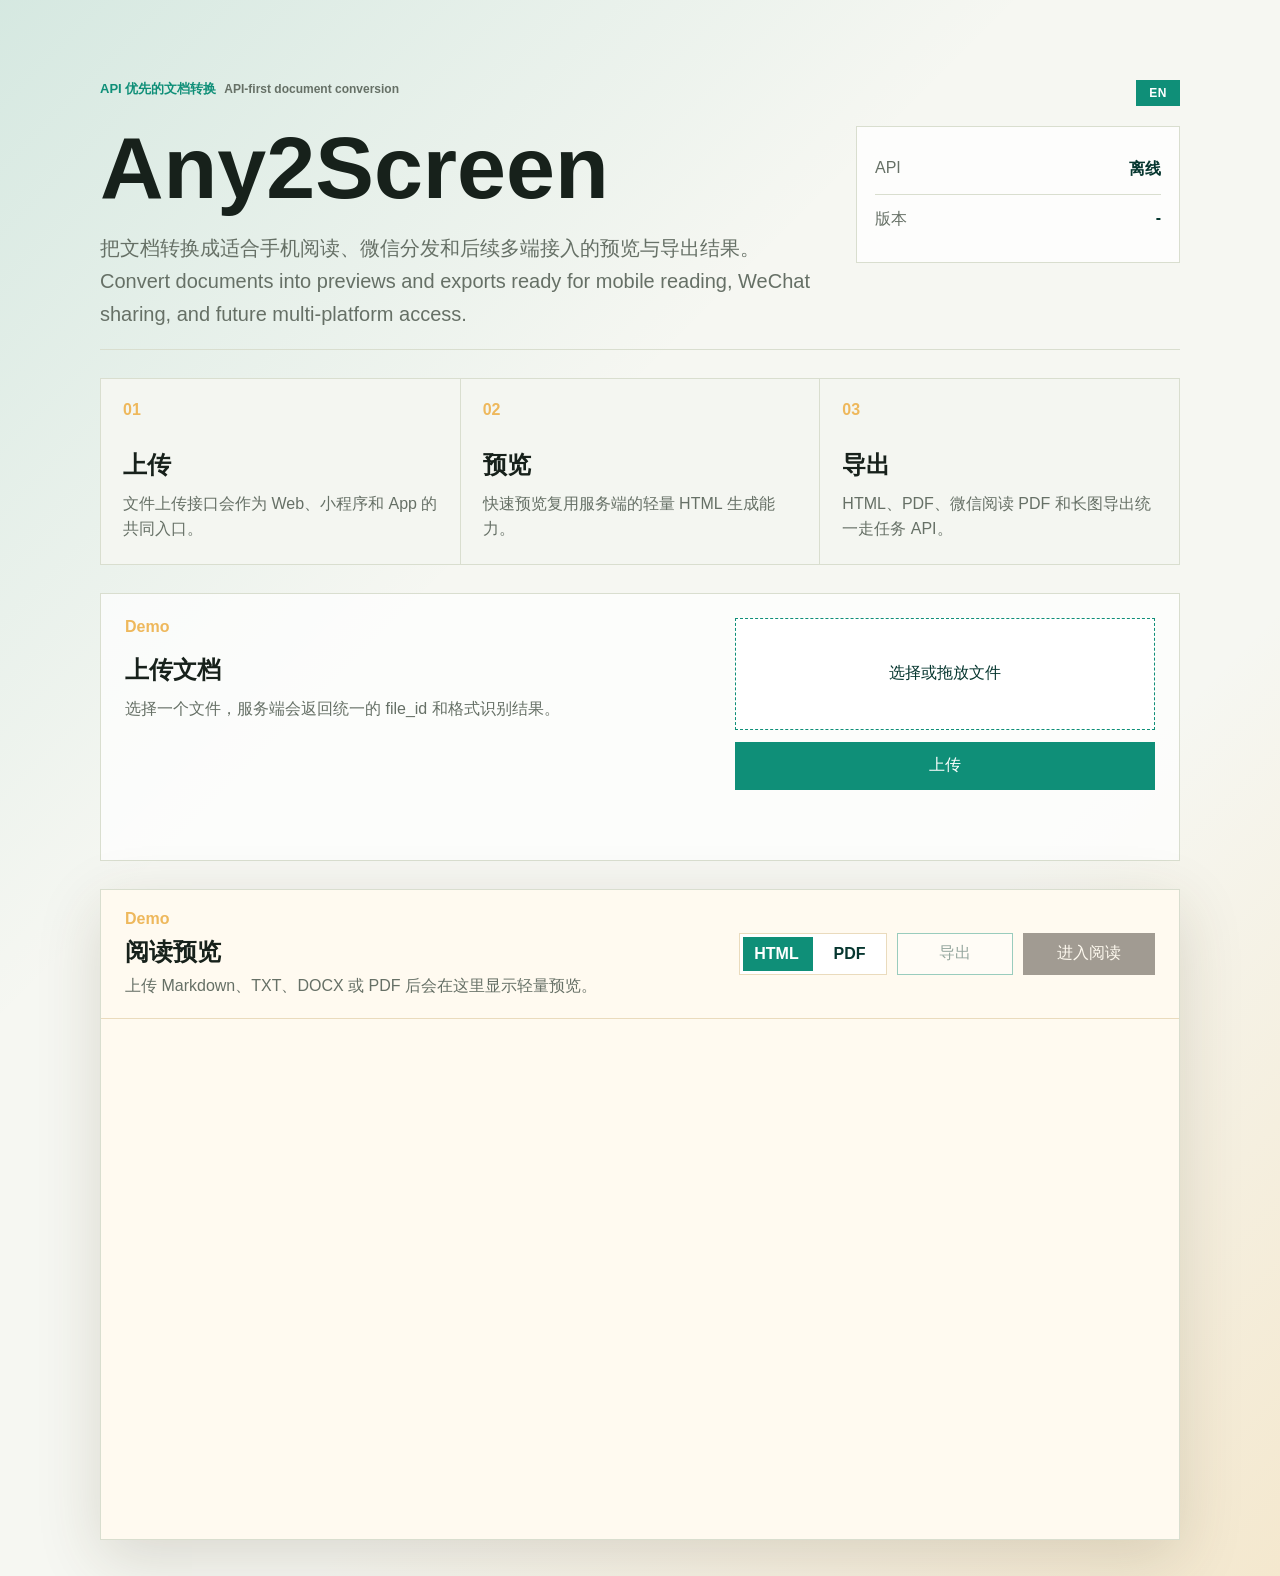
==== demo-site/index.html @ 035941d7 "Add demo site Docker deployment" ====
<!DOCTYPE html>
<html lang="zh-CN">
<head>
  <meta charset="UTF-8">
  <meta name="viewport" content="width=device-width, initial-scale=1.0">
  <title>Any2Screen Demo</title>
  <link rel="stylesheet" href="./styles.css">
</head>
<body>
  <main class="app-shell">
    <section class="hero">
      <div class="hero-meta">
        <div class="hero-topline">
          <p class="eyebrow">
            <span data-i18n="heroEyebrow">API 优先的文档转换</span>
            <span class="eyebrow-en">API-first document conversion</span>
          </p>
        </div>
        <button id="language-toggle" class="language-toggle" type="button">EN</button>
      </div>
      <div class="hero-main">
        <div class="hero-copy">
          <h1>Any2Screen</h1>
          <p class="summary">把文档转换成适合手机阅读、微信分发和后续多端接入的预览与导出结果。<br>Convert documents into previews and exports ready for mobile reading, WeChat sharing, and future multi-platform access.</p>
        </div>
        <div class="status-panel" aria-live="polite">
          <div class="status-row">
            <span>API</span>
            <strong id="api-status">检查中</strong>
          </div>
          <div class="status-row">
            <span data-i18n="versionLabel">版本</span>
            <strong id="api-version">-</strong>
          </div>
        </div>
      </div>
    </section>

    <section class="workflow">
      <article>
        <span class="step">01</span>
        <h2 data-i18n="workflowUploadTitle">上传</h2>
        <p data-i18n="workflowUploadDescription">文件上传接口会作为 Web、小程序和 App 的共同入口。</p>
      </article>
      <article>
        <span class="step">02</span>
        <h2 data-i18n="workflowPreviewTitle">预览</h2>
        <p data-i18n="workflowPreviewDescription">快速预览复用服务端的轻量 HTML 生成能力。</p>
      </article>
      <article>
        <span class="step">03</span>
        <h2 data-i18n="workflowExportTitle">导出</h2>
        <p data-i18n="workflowExportDescription">HTML、PDF、微信阅读 PDF 和长图导出统一走任务 API。</p>
      </article>
    </section>

    <section class="upload-surface" aria-labelledby="upload-title">
      <div>
        <span class="step">Demo</span>
        <h2 id="upload-title" data-i18n="uploadTitle">上传文档</h2>
        <p data-i18n="uploadDescription">选择一个文件，服务端会返回统一的 file_id 和格式识别结果。</p>
      </div>
      <form id="upload-form" class="upload-form">
        <label id="drop-zone" class="file-picker">
          <input id="file-input" type="file" name="file" accept=".md,.markdown,.txt,.docx,.pdf,.html,.htm,.png,.jpg,.jpeg,.webp">
          <span id="file-label">选择或拖放文件</span>
        </label>
        <button type="submit" data-i18n="uploadButton">上传</button>
      </form>
      <div id="upload-result" class="upload-result" aria-live="polite"></div>
    </section>

    <section class="preview-surface" aria-labelledby="preview-title">
      <div class="preview-heading">
        <div class="preview-copy">
          <span class="step">Demo</span>
          <h2 id="preview-title" data-i18n="previewTitle">阅读预览</h2>
          <p id="preview-status">上传 Markdown、TXT、DOCX 或 PDF 后会在这里显示轻量预览。</p>
        </div>
        <div class="preview-actions">
          <label class="format-switch" aria-label="选择导出格式">
            <input id="export-format-toggle" type="checkbox">
            <span class="format-switch-track">
              <span>HTML</span>
              <span>PDF</span>
            </span>
          </label>
          <button id="export-run" class="secondary-action" type="button" disabled data-i18n="exportButton">导出</button>
          <button id="reader-toggle" class="reader-toggle" type="button" disabled>进入阅读</button>
        </div>
      </div>
      <iframe id="preview-frame" title="Document preview"></iframe>
    </section>
  </main>
  <script src="./app.js" defer></script>
</body>
</html>
---- demo-site/styles.css ----
:root {
  --bg: #f6f7f2;
  --ink: #17211b;
  --muted: #667066;
  --line: #d9decf;
  --surface: #ffffff;
  --accent: #0f8f78;
  --accent-ink: #06362f;
  --warm: #eeb85c;
  --reader-bg: #fbf3df;
  --reader-surface: #fffaf0;
  --reader-ink: #221b12;
  --reader-line: #eadbbd;
  --reader-shadow: 0 18px 60px rgba(70, 54, 26, 0.16);
}

* {
  box-sizing: border-box;
}

body {
  margin: 0;
  min-height: 100vh;
  color: var(--ink);
  background:
    linear-gradient(135deg, rgba(15, 143, 120, 0.14), transparent 36%),
    linear-gradient(315deg, rgba(238, 184, 92, 0.24), transparent 34%),
    var(--bg);
  font-family: "Avenir Next", "Segoe UI", "PingFang SC", "Microsoft YaHei", sans-serif;
}

body.reader-active {
  background:
    linear-gradient(180deg, rgba(251, 243, 223, 0.94), rgba(246, 247, 242, 0.98)),
    var(--reader-bg);
}

.app-shell {
  width: min(1080px, calc(100% - 32px));
  margin: 0 auto;
  padding: 36px 0;
}

.hero {
  min-height: auto;
  display: grid;
  align-content: start;
  gap: 20px;
  padding: 44px 0 18px;
  border-bottom: 1px solid var(--line);
}

.hero-meta,
.hero-main {
  display: grid;
  grid-template-columns: minmax(0, 70%) minmax(240px, 30%);
  gap: 28px;
  align-items: start;
}

.hero-topline {
  display: flex;
  align-items: center;
  width: 100%;
}

.eyebrow {
  display: inline-flex;
  align-items: baseline;
  gap: 8px;
  flex-wrap: wrap;
  margin: 0;
  color: var(--accent);
  font-size: 13px;
  font-weight: 700;
  text-transform: uppercase;
}

.eyebrow-en {
  color: var(--muted);
  font-size: 12px;
  font-weight: 600;
  text-transform: none;
}

h1 {
  margin: 0;
  font-size: clamp(44px, 7vw, 88px);
  line-height: 0.95;
}

.summary {
  max-width: none;
  margin: 22px 0 0;
  color: var(--muted);
  font-size: clamp(18px, 1.75vw, 20px);
  line-height: 1.65;
}

.status-panel {
  border: 1px solid var(--line);
  background: rgba(255, 255, 255, 0.74);
  padding: 18px;
  backdrop-filter: blur(14px);
}

.language-toggle {
  justify-self: end;
  flex: 0 0 auto;
  min-width: 44px;
  min-height: 26px;
  border: 1px solid var(--accent);
  background: var(--accent);
  color: #ffffff;
  cursor: pointer;
  font: inherit;
  font-size: 12px;
  font-weight: 800;
  letter-spacing: 0.04em;
  padding: 0 10px;
}

.language-toggle:focus-visible {
  outline: 2px solid var(--warm);
  outline-offset: 3px;
}

.status-row {
  display: flex;
  justify-content: space-between;
  gap: 16px;
  padding: 14px 0;
  border-bottom: 1px solid var(--line);
}

.status-row:last-child {
  border-bottom: 0;
}

.status-row span {
  color: var(--muted);
}

.status-row strong {
  color: var(--accent-ink);
  text-align: right;
}

.workflow {
  display: grid;
  grid-template-columns: repeat(3, minmax(0, 1fr));
  gap: 1px;
  margin-top: 28px;
  background: var(--line);
  border: 1px solid var(--line);
}

.upload-surface {
  display: grid;
  grid-template-columns: minmax(0, 1fr) minmax(280px, 420px);
  gap: 22px;
  align-items: start;
  margin-top: 28px;
  padding: 24px;
  border: 1px solid var(--line);
  background: rgba(255, 255, 255, 0.72);
}

.upload-surface h2 {
  margin-top: 18px;
}

.upload-surface p {
  max-width: 560px;
  margin: 0;
  color: var(--muted);
  line-height: 1.6;
}

.upload-form {
  display: grid;
  gap: 12px;
}

.file-picker input {
  position: absolute;
  width: 1px;
  height: 1px;
  opacity: 0;
}

.file-picker span,
.upload-form button {
  display: flex;
  min-height: 48px;
  align-items: center;
  justify-content: center;
  border: 1px solid var(--accent);
  font: inherit;
}

.file-picker span {
  color: var(--accent-ink);
  background: #ffffff;
  padding: 0 14px;
  overflow-wrap: anywhere;
}

.file-picker {
  display: block;
}

.file-picker span {
  min-height: 112px;
  border-style: dashed;
  transition: background 160ms ease, border-color 160ms ease, transform 160ms ease;
}

.file-picker.is-dragging span {
  background: rgba(15, 143, 120, 0.1);
  border-color: var(--warm);
  transform: translateY(-2px);
}

.upload-form button {
  color: #ffffff;
  background: var(--accent);
  cursor: pointer;
}

.upload-result {
  grid-column: 1 / -1;
  min-height: 24px;
  color: var(--muted);
}

.upload-result dl {
  display: grid;
  grid-template-columns: repeat(4, minmax(0, 1fr));
  gap: 1px;
  margin: 0;
  background: var(--line);
  border: 1px solid var(--line);
}

.upload-result div {
  min-width: 0;
  padding: 12px;
  background: #ffffff;
}

.upload-result dt {
  color: var(--muted);
  font-size: 12px;
}

.upload-result dd {
  margin: 4px 0 0;
  color: var(--ink);
  overflow-wrap: anywhere;
}

.preview-surface {
  margin-top: 28px;
  border: 1px solid var(--line);
  background: var(--reader-surface);
  box-shadow: var(--reader-shadow);
}

.preview-heading {
  display: flex;
  align-items: center;
  justify-content: space-between;
  gap: 18px;
  padding: 20px 24px;
  border-bottom: 1px solid var(--reader-line);
}

.preview-heading h2 {
  margin: 8px 0 0;
}

.preview-heading p {
  margin: 6px 0 0;
  color: var(--muted);
  line-height: 1.5;
}

.preview-copy {
  min-width: 0;
}

.reader-toggle {
  min-height: 42px;
  min-width: 132px;
  border: 1px solid var(--reader-ink);
  background: var(--reader-ink);
  color: var(--reader-surface);
  cursor: pointer;
  font: inherit;
}

.preview-actions {
  display: flex;
  flex-wrap: wrap;
  justify-content: flex-end;
  gap: 10px;
}

.secondary-action {
  min-height: 42px;
  min-width: 116px;
  border: 1px solid var(--accent);
  background: #ffffff;
  color: var(--accent-ink);
  cursor: pointer;
  font: inherit;
}

.format-switch {
  position: relative;
  display: inline-flex;
  min-height: 42px;
  min-width: 148px;
  align-items: center;
  cursor: pointer;
}

.format-switch input {
  position: absolute;
  width: 1px;
  height: 1px;
  opacity: 0;
}

.format-switch-track {
  position: relative;
  display: grid;
  width: 100%;
  min-height: 42px;
  grid-template-columns: 1fr 1fr;
  align-items: center;
  border: 1px solid var(--reader-line);
  background: #ffffff;
  color: var(--accent-ink);
  overflow: hidden;
}

.format-switch-track::before {
  content: "";
  position: absolute;
  inset: 3px auto 3px 3px;
  width: calc(50% - 3px);
  background: var(--accent);
  transition: transform 180ms ease;
}

.format-switch-track span {
  position: relative;
  z-index: 1;
  text-align: center;
  font-weight: 700;
  transition: color 180ms ease;
}

.format-switch-track span:first-child {
  color: #ffffff;
}

.format-switch input:checked + .format-switch-track::before {
  transform: translateX(100%);
}

.format-switch input:checked + .format-switch-track span:first-child {
  color: var(--accent-ink);
}

.format-switch input:checked + .format-switch-track span:last-child {
  color: #ffffff;
}

.format-switch input:focus-visible + .format-switch-track {
  outline: 2px solid var(--warm);
  outline-offset: 3px;
}

.reader-toggle:disabled,
.secondary-action:disabled {
  cursor: not-allowed;
  opacity: 0.42;
}

#preview-frame {
  display: block;
  width: 100%;
  min-height: 520px;
  border: 0;
  background: var(--reader-surface);
}

.preview-surface.is-reading {
  margin: 18px auto 0;
  max-width: min(980px, calc(100vw - 28px));
  min-height: calc(100vh - 36px);
  position: relative;
  z-index: 3;
}

.preview-surface.is-reading #preview-frame {
  min-height: calc(100vh - 132px);
}

.workflow article {
  min-height: 100px;
  padding: 22px;
  background: rgba(255, 255, 255, 0.72);
}

.step {
  color: var(--warm);
  font-weight: 800;
}

h2 {
  margin: 30px 0 10px;
  font-size: 24px;
}

.workflow p {
  margin: 0;
  color: var(--muted);
  line-height: 1.6;
}

.demo-toast {
  margin-top: 12px;
  padding: 12px 14px;
  border: 1px solid rgba(15, 143, 120, 0.32);
  background: rgba(15, 143, 120, 0.08);
  color: var(--accent-ink);
}

@media (max-width: 760px) {
  .app-shell {
    width: min(100% - 22px, 520px);
    padding: 20px 0;
  }

  .hero {
    padding: 28px 0 14px;
  }

  .hero-meta,
  .hero-main {
    grid-template-columns: 1fr;
  }

  .summary {
    font-size: 17px;
  }

  .workflow {
    grid-template-columns: 1fr;
  }

  .upload-surface {
    grid-template-columns: 1fr;
    padding: 18px;
  }

  .upload-result dl {
    grid-template-columns: 1fr;
  }

  .preview-heading {
    display: grid;
    gap: 14px;
    padding: 18px;
  }

  .preview-heading h2 {
    margin-top: 12px;
  }

  #preview-frame {
    min-height: 440px;
  }

  .reader-toggle {
    width: 100%;
  }

  .preview-actions {
    display: grid;
    grid-template-columns: 1fr;
  }

  .format-switch,
  .secondary-action {
    width: 100%;
  }

  .preview-surface.is-reading {
    max-width: 100%;
    min-height: calc(100vh - 20px);
    margin-top: 10px;
  }

  .preview-surface.is-reading #preview-frame {
    min-height: calc(100vh - 150px);
  }
}
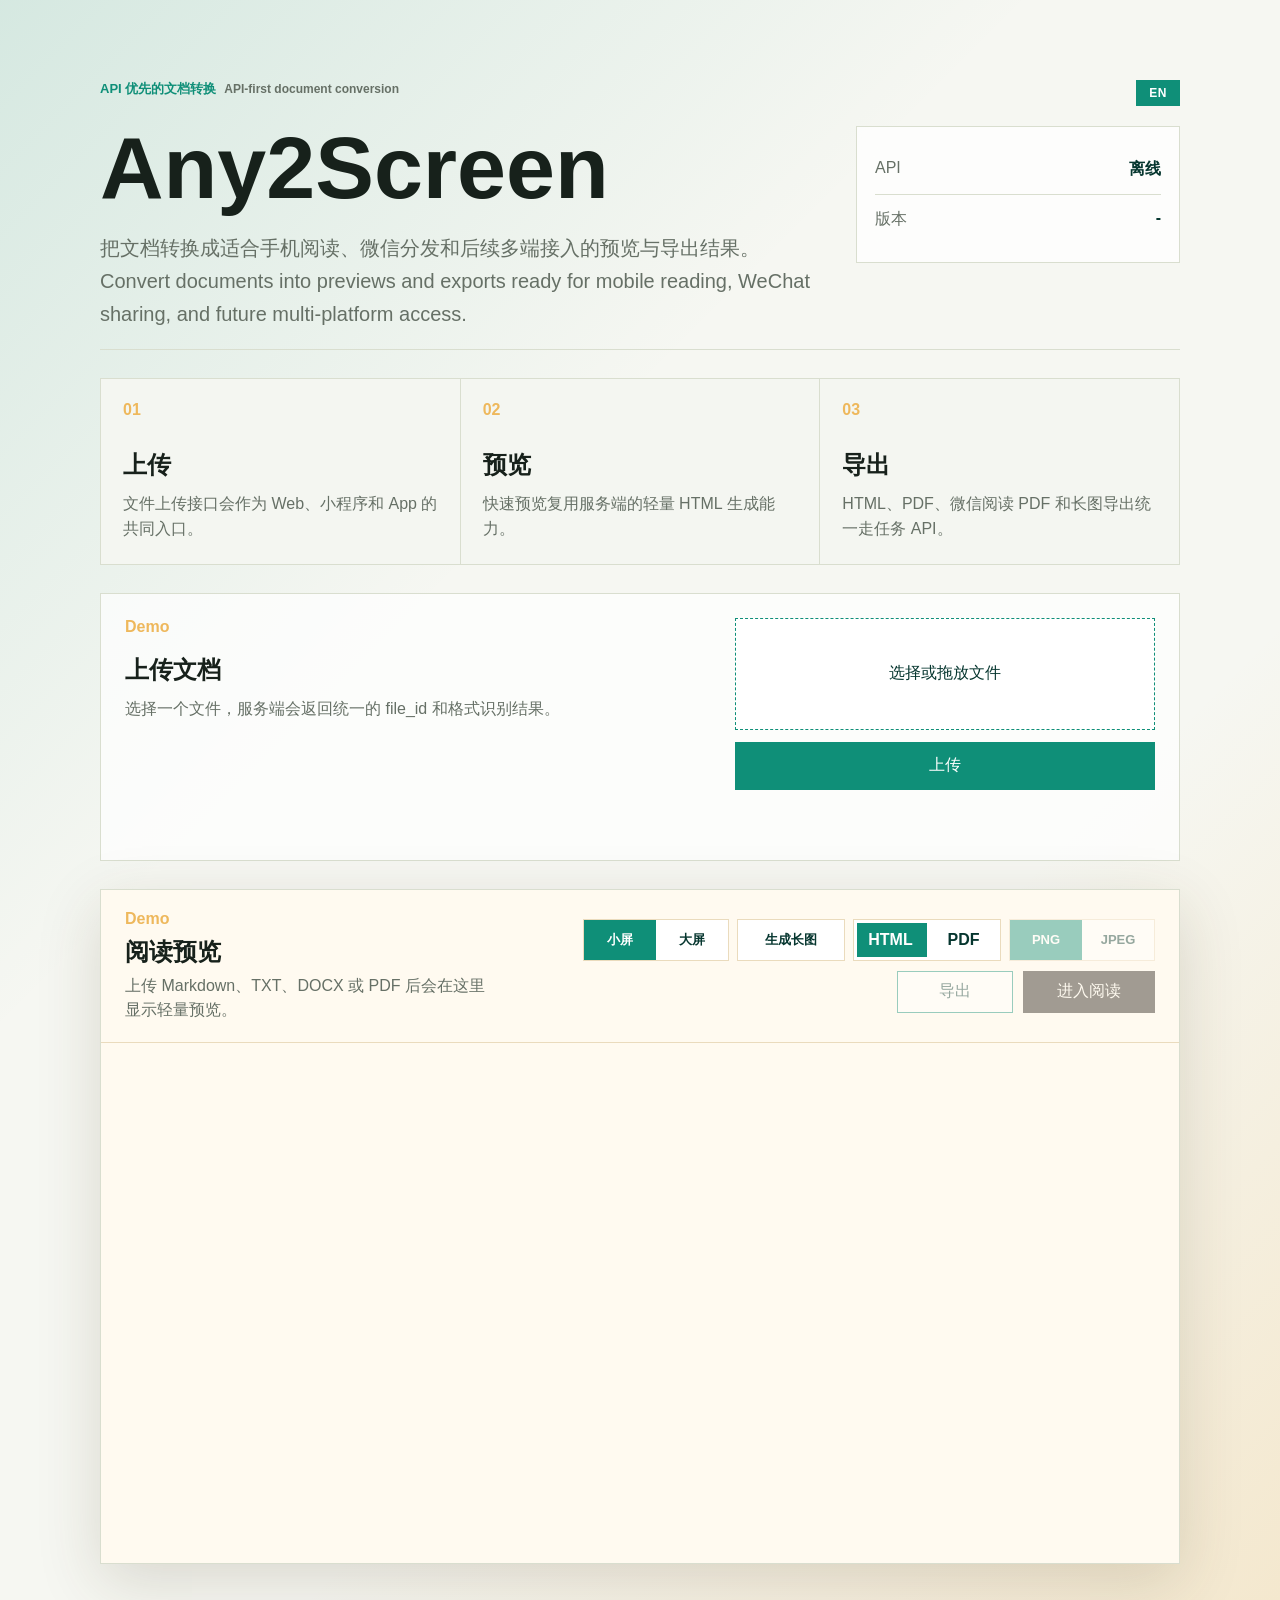
==== commit ecf1f46d: "D19.1 ~ D19.4" ====
--- a/demo-site/index.html
+++ b/demo-site/index.html
@@ -78,13 +78,39 @@
           <p id="preview-status">上传 Markdown、TXT、DOCX 或 PDF 后会在这里显示轻量预览。</p>
         </div>
         <div class="preview-actions">
-          <label class="format-switch" aria-label="选择导出格式">
-            <input id="export-format-toggle" type="checkbox">
-            <span class="format-switch-track">
-              <span>HTML</span>
-              <span>PDF</span>
-            </span>
-          </label>
+          <div class="export-options" aria-label="导出配置">
+            <div class="segmented-control" aria-label="选择屏幕尺寸">
+              <label class="segmented-option">
+                <input type="radio" name="screen-target" value="small" checked>
+                <span data-i18n="smallScreen">小屏</span>
+              </label>
+              <label class="segmented-option">
+                <input type="radio" name="screen-target" value="large">
+                <span data-i18n="largeScreen">大屏</span>
+              </label>
+            </div>
+            <label class="long-image-toggle">
+              <input id="long-image-toggle" type="checkbox">
+              <span data-i18n="longImage">生成长图</span>
+            </label>
+            <label id="document-format-switch" class="format-switch" aria-label="选择导出格式">
+              <input id="export-format-toggle" type="checkbox">
+              <span class="format-switch-track">
+                <span>HTML</span>
+                <span>PDF</span>
+              </span>
+            </label>
+            <div id="image-format-options" class="segmented-control is-disabled" aria-label="选择图片格式">
+              <label class="segmented-option">
+                <input type="radio" name="image-format" value="png" checked disabled>
+                <span>PNG</span>
+              </label>
+              <label class="segmented-option">
+                <input type="radio" name="image-format" value="jpeg" disabled>
+                <span>JPEG</span>
+              </label>
+            </div>
+          </div>
           <button id="export-run" class="secondary-action" type="button" disabled data-i18n="exportButton">导出</button>
           <button id="reader-toggle" class="reader-toggle" type="button" disabled>进入阅读</button>
         </div>
--- a/demo-site/styles.css
+++ b/demo-site/styles.css
@@ -307,6 +307,100 @@
   gap: 10px;
 }
 
+.export-options {
+  display: flex;
+  flex-wrap: wrap;
+  justify-content: flex-end;
+  gap: 8px;
+}
+
+.segmented-control {
+  display: inline-grid;
+  min-height: 42px;
+  grid-auto-flow: column;
+  border: 1px solid var(--reader-line);
+  background: #ffffff;
+}
+
+.segmented-option {
+  position: relative;
+  display: inline-flex;
+  min-width: 72px;
+  align-items: center;
+  justify-content: center;
+  color: var(--accent-ink);
+  cursor: pointer;
+}
+
+.segmented-option input {
+  position: absolute;
+  width: 1px;
+  height: 1px;
+  opacity: 0;
+}
+
+.segmented-option span {
+  display: flex;
+  width: 100%;
+  min-height: 40px;
+  align-items: center;
+  justify-content: center;
+  padding: 0 12px;
+  font-size: 13px;
+  font-weight: 800;
+}
+
+.segmented-option input:checked + span {
+  background: var(--accent);
+  color: #ffffff;
+}
+
+.segmented-option input:focus-visible + span {
+  outline: 2px solid var(--warm);
+  outline-offset: -2px;
+}
+
+.long-image-toggle {
+  position: relative;
+  display: inline-flex;
+  min-height: 42px;
+  min-width: 108px;
+  align-items: center;
+  justify-content: center;
+  border: 1px solid var(--reader-line);
+  background: #ffffff;
+  color: var(--accent-ink);
+  cursor: pointer;
+  font-size: 13px;
+  font-weight: 800;
+}
+
+.long-image-toggle input {
+  position: absolute;
+  width: 1px;
+  height: 1px;
+  opacity: 0;
+}
+
+.long-image-toggle span {
+  display: flex;
+  width: 100%;
+  min-height: 40px;
+  align-items: center;
+  justify-content: center;
+  padding: 0 12px;
+}
+
+.long-image-toggle input:checked + span {
+  background: var(--reader-ink);
+  color: var(--reader-surface);
+}
+
+.long-image-toggle input:focus-visible + span {
+  outline: 2px solid var(--warm);
+  outline-offset: -2px;
+}
+
 .secondary-action {
   min-height: 42px;
   min-width: 116px;
@@ -384,6 +478,17 @@
   outline-offset: 3px;
 }
 
+.format-switch.is-disabled,
+.segmented-control.is-disabled {
+  cursor: not-allowed;
+  opacity: 0.42;
+}
+
+.format-switch.is-disabled .format-switch-track,
+.segmented-control.is-disabled .segmented-option {
+  pointer-events: none;
+}
+
 .reader-toggle:disabled,
 .secondary-action:disabled {
   cursor: not-allowed;
@@ -495,7 +600,14 @@
     grid-template-columns: 1fr;
   }
 
+  .export-options {
+    display: grid;
+    grid-template-columns: 1fr;
+  }
+
   .format-switch,
+  .segmented-control,
+  .long-image-toggle,
   .secondary-action {
     width: 100%;
   }
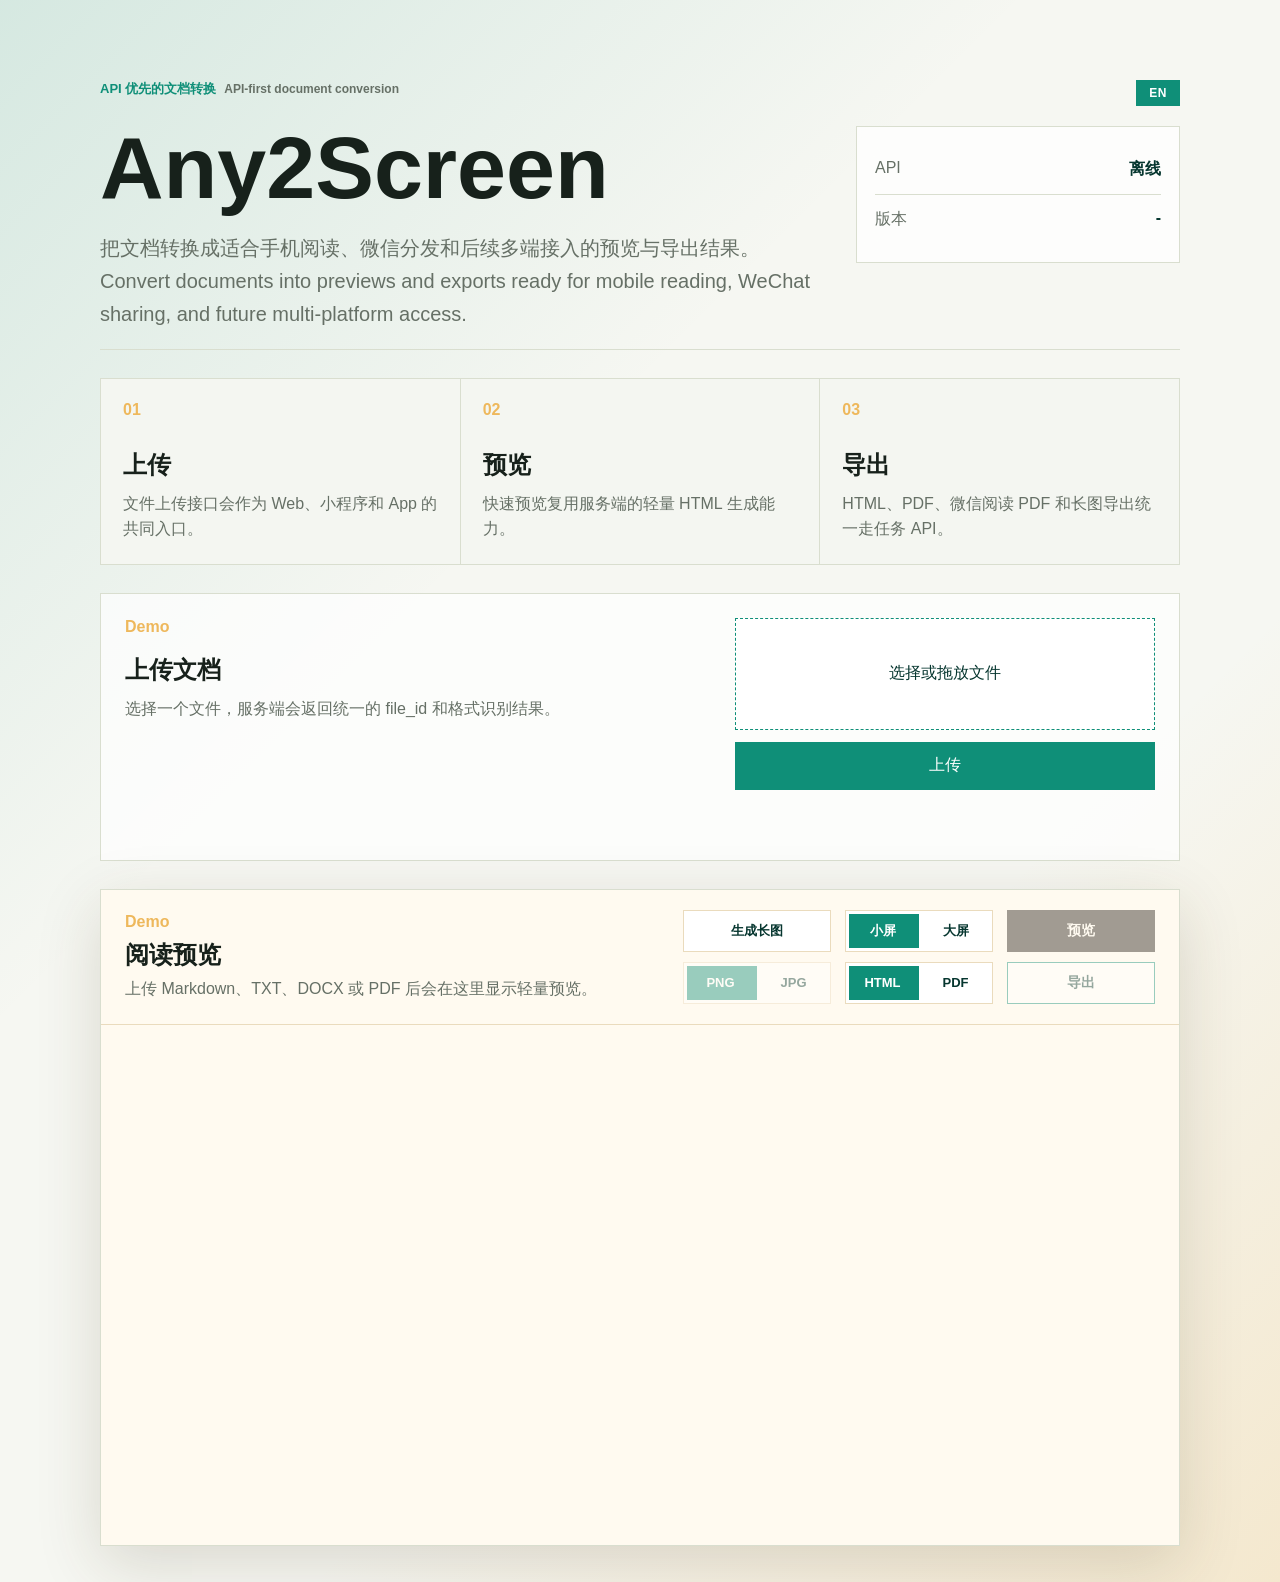
==== commit f4a040d5: "frontend layout amend" ====
--- a/demo-site/index.html
+++ b/demo-site/index.html
@@ -78,20 +78,26 @@
           <p id="preview-status">上传 Markdown、TXT、DOCX 或 PDF 后会在这里显示轻量预览。</p>
         </div>
         <div class="preview-actions">
-          <div class="export-options" aria-label="导出配置">
-            <div class="segmented-control" aria-label="选择屏幕尺寸">
-              <label class="segmented-option">
-                <input type="radio" name="screen-target" value="small" checked>
-                <span data-i18n="smallScreen">小屏</span>
-              </label>
-              <label class="segmented-option">
-                <input type="radio" name="screen-target" value="large">
-                <span data-i18n="largeScreen">大屏</span>
-              </label>
-            </div>
+          <div class="control-group">
             <label class="long-image-toggle">
               <input id="long-image-toggle" type="checkbox">
               <span data-i18n="longImage">生成长图</span>
+            </label>
+            <label id="image-format-switch" class="format-switch is-disabled" aria-label="选择图片格式">
+              <input id="image-format-toggle" type="checkbox" disabled>
+              <span class="format-switch-track">
+                <span>PNG</span>
+                <span>JPG</span>
+              </span>
+            </label>
+          </div>
+          <div class="control-group">
+            <label id="screen-switch" class="format-switch" aria-label="选择屏幕尺寸">
+              <input id="screen-toggle" type="checkbox">
+              <span class="format-switch-track">
+                <span data-i18n="smallScreen">小屏</span>
+                <span data-i18n="largeScreen">大屏</span>
+              </span>
             </label>
             <label id="document-format-switch" class="format-switch" aria-label="选择导出格式">
               <input id="export-format-toggle" type="checkbox">
@@ -100,19 +106,11 @@
                 <span>PDF</span>
               </span>
             </label>
-            <div id="image-format-options" class="segmented-control is-disabled" aria-label="选择图片格式">
-              <label class="segmented-option">
-                <input type="radio" name="image-format" value="png" checked disabled>
-                <span>PNG</span>
-              </label>
-              <label class="segmented-option">
-                <input type="radio" name="image-format" value="jpeg" disabled>
-                <span>JPEG</span>
-              </label>
-            </div>
           </div>
-          <button id="export-run" class="secondary-action" type="button" disabled data-i18n="exportButton">导出</button>
-          <button id="reader-toggle" class="reader-toggle" type="button" disabled>进入阅读</button>
+          <div class="control-group action-group">
+            <button id="reader-toggle" class="reader-toggle" type="button" disabled data-i18n="previewButton">预览</button>
+            <button id="export-run" class="secondary-action" type="button" disabled data-i18n="exportButton">导出</button>
+          </div>
         </div>
       </div>
       <iframe id="preview-frame" title="Document preview"></iframe>
--- a/demo-site/styles.css
+++ b/demo-site/styles.css
@@ -298,81 +298,40 @@
   color: var(--reader-surface);
   cursor: pointer;
   font: inherit;
+  font-size: 14px;
+  font-weight: 800;
 }
 
 .preview-actions {
   display: flex;
-  flex-wrap: wrap;
+  flex-wrap: nowrap;
   justify-content: flex-end;
+  align-items: start;
+  gap: 14px;
+}
+
+.control-group {
+  display: grid;
+  grid-template-columns: 1fr;
+  align-content: start;
   gap: 10px;
-}
-
-.export-options {
-  display: flex;
-  flex-wrap: wrap;
-  justify-content: flex-end;
-  gap: 8px;
-}
-
-.segmented-control {
-  display: inline-grid;
-  min-height: 42px;
-  grid-auto-flow: column;
-  border: 1px solid var(--reader-line);
-  background: #ffffff;
-}
-
-.segmented-option {
-  position: relative;
-  display: inline-flex;
-  min-width: 72px;
-  align-items: center;
-  justify-content: center;
-  color: var(--accent-ink);
-  cursor: pointer;
-}
-
-.segmented-option input {
-  position: absolute;
-  width: 1px;
-  height: 1px;
-  opacity: 0;
-}
-
-.segmented-option span {
-  display: flex;
-  width: 100%;
-  min-height: 40px;
-  align-items: center;
-  justify-content: center;
-  padding: 0 12px;
-  font-size: 13px;
-  font-weight: 800;
-}
-
-.segmented-option input:checked + span {
-  background: var(--accent);
-  color: #ffffff;
-}
-
-.segmented-option input:focus-visible + span {
-  outline: 2px solid var(--warm);
-  outline-offset: -2px;
+  min-width: 148px;
 }
 
 .long-image-toggle {
   position: relative;
   display: inline-flex;
   min-height: 42px;
-  min-width: 108px;
+  min-width: 148px;
   align-items: center;
   justify-content: center;
   border: 1px solid var(--reader-line);
   background: #ffffff;
   color: var(--accent-ink);
   cursor: pointer;
+  font: inherit;
   font-size: 13px;
-  font-weight: 800;
+  font-weight: 700;
 }
 
 .long-image-toggle input {
@@ -388,7 +347,7 @@
   min-height: 40px;
   align-items: center;
   justify-content: center;
-  padding: 0 12px;
+  padding: 0 14px;
 }
 
 .long-image-toggle input:checked + span {
@@ -403,12 +362,14 @@
 
 .secondary-action {
   min-height: 42px;
-  min-width: 116px;
+  min-width: 132px;
   border: 1px solid var(--accent);
   background: #ffffff;
   color: var(--accent-ink);
   cursor: pointer;
   font: inherit;
+  font-size: 14px;
+  font-weight: 800;
 }
 
 .format-switch {
@@ -453,7 +414,9 @@
   position: relative;
   z-index: 1;
   text-align: center;
+  font-size: 13px;
   font-weight: 700;
+  padding: 0 14px;
   transition: color 180ms ease;
 }
 
@@ -478,15 +441,22 @@
   outline-offset: 3px;
 }
 
-.format-switch.is-disabled,
-.segmented-control.is-disabled {
+.format-switch.is-disabled {
   cursor: not-allowed;
   opacity: 0.42;
 }
 
-.format-switch.is-disabled .format-switch-track,
-.segmented-control.is-disabled .segmented-option {
+.format-switch.is-disabled .format-switch-track {
   pointer-events: none;
+}
+
+.action-group .reader-toggle,
+.action-group .secondary-action {
+  min-width: 132px;
+}
+
+.action-group {
+  justify-items: stretch;
 }
 
 .reader-toggle:disabled,
@@ -600,14 +570,9 @@
     grid-template-columns: 1fr;
   }
 
-  .export-options {
-    display: grid;
-    grid-template-columns: 1fr;
-  }
-
   .format-switch,
-  .segmented-control,
   .long-image-toggle,
+  .control-group,
   .secondary-action {
     width: 100%;
   }
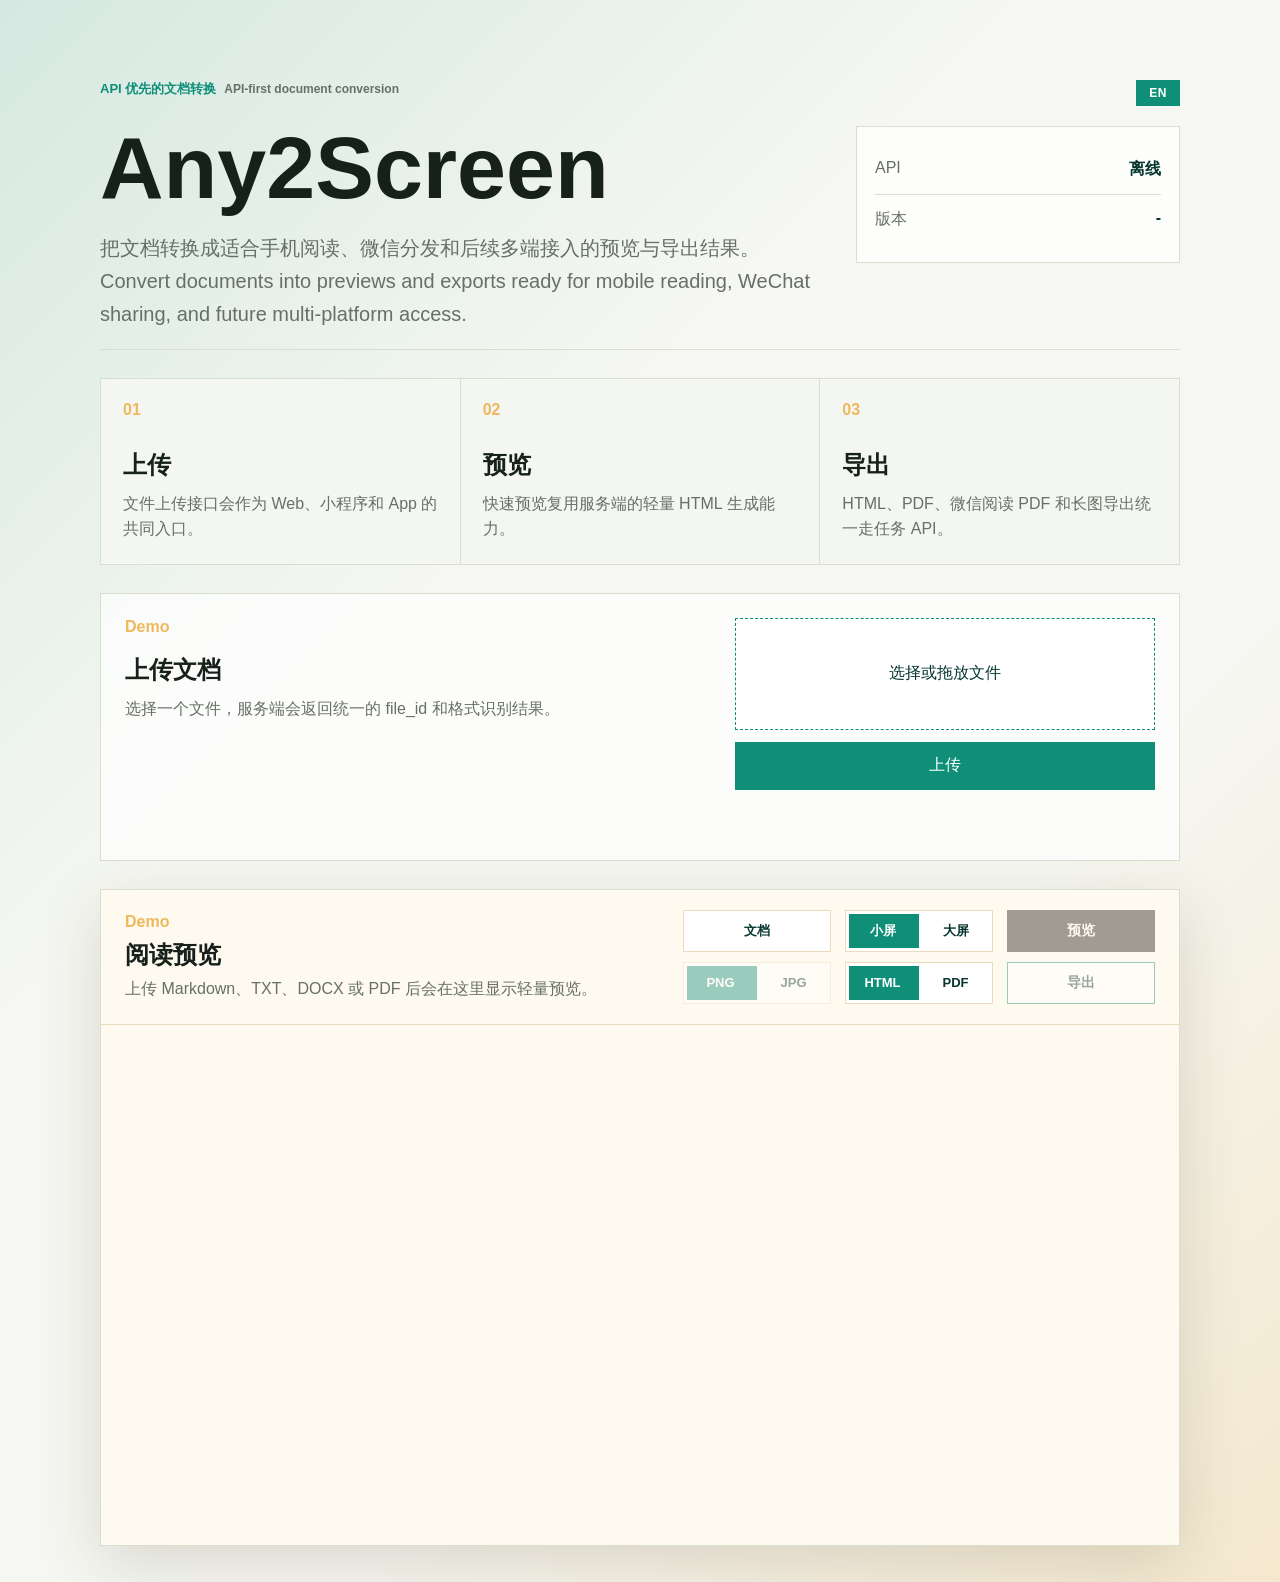
==== commit 0a22c98f: "." ====
--- a/demo-site/index.html
+++ b/demo-site/index.html
@@ -81,7 +81,7 @@
           <div class="control-group">
             <label class="long-image-toggle">
               <input id="long-image-toggle" type="checkbox">
-              <span data-i18n="longImage">生成长图</span>
+              <span id="long-image-label">文档</span>
             </label>
             <label id="image-format-switch" class="format-switch is-disabled" aria-label="选择图片格式">
               <input id="image-format-toggle" type="checkbox" disabled>
